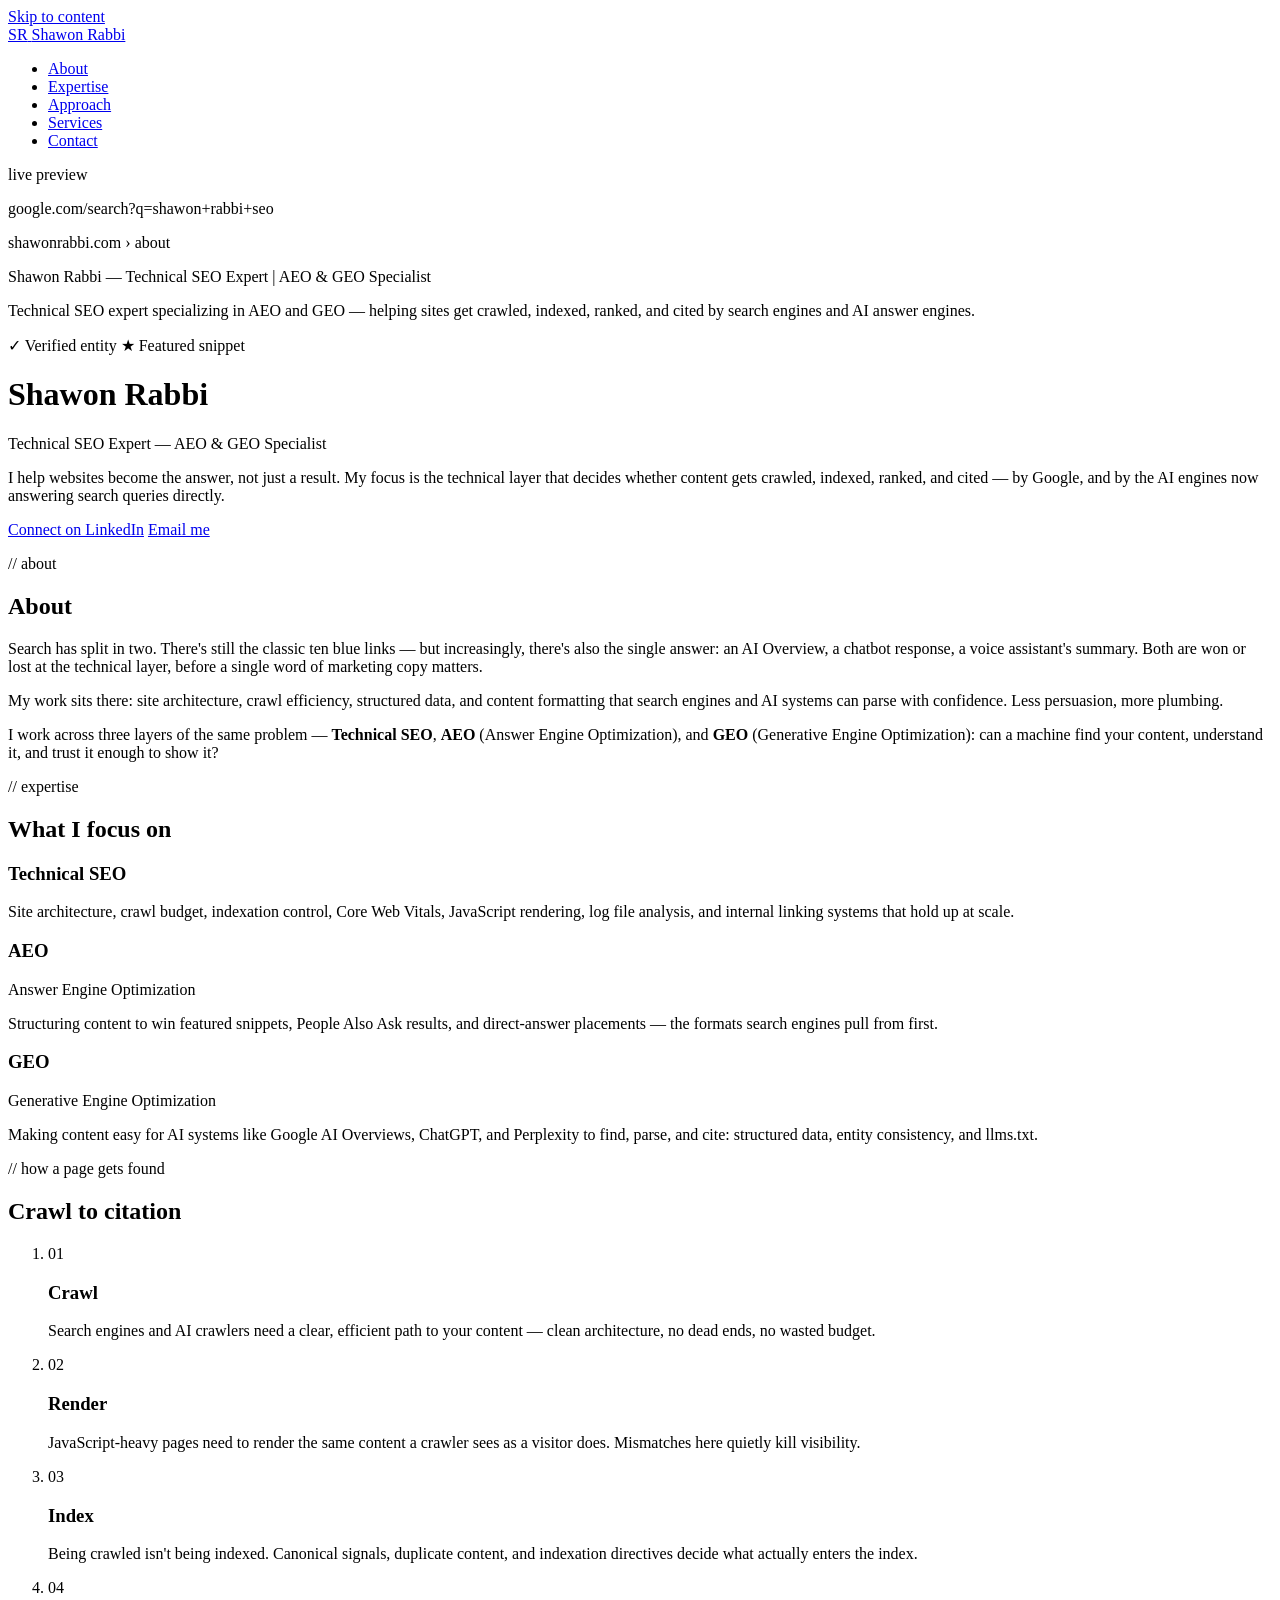
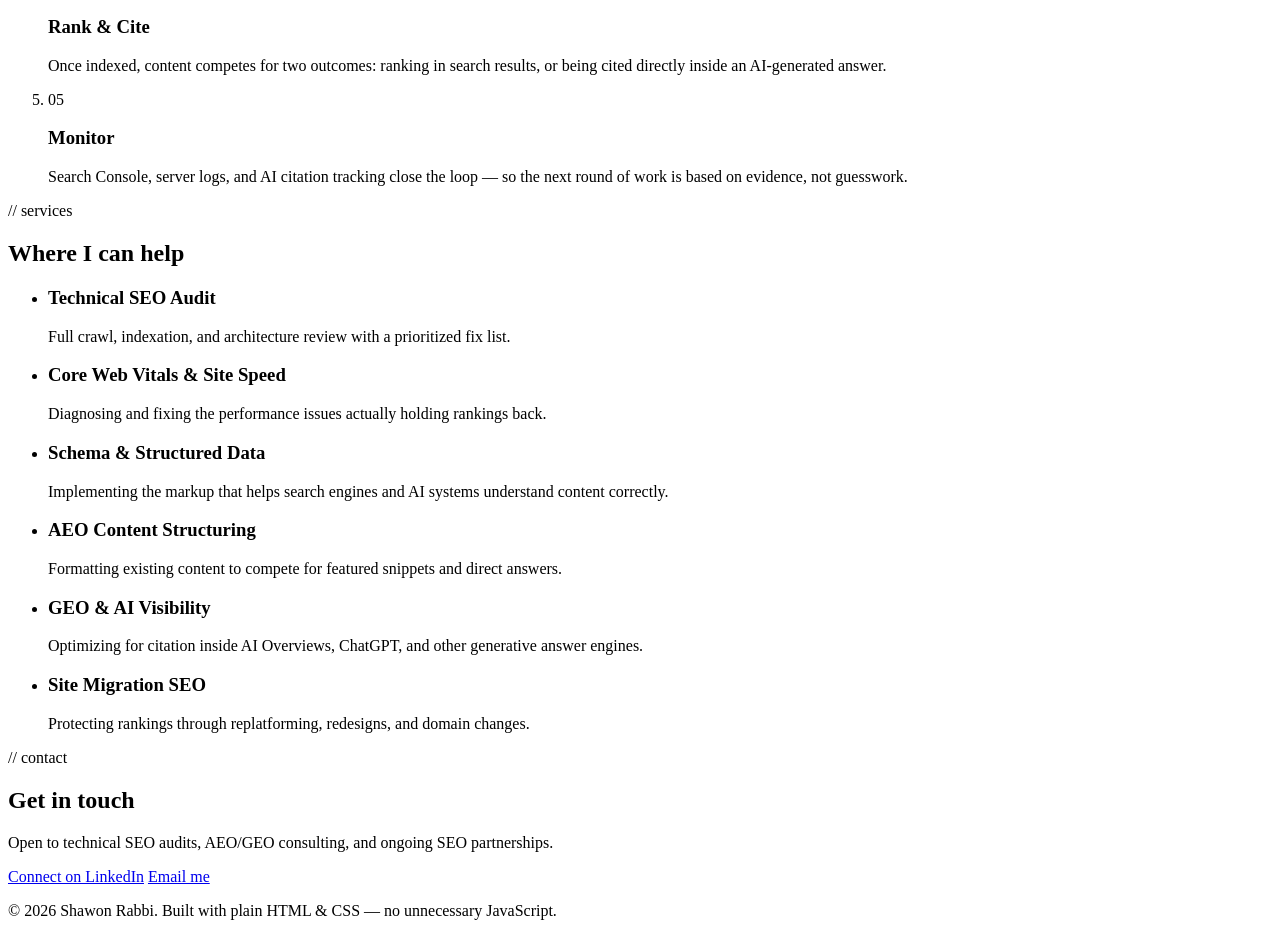
==== index.html @ 2dec6ab9 "Rename index (1).html to index.html" ====
<!DOCTYPE html>
<html lang="en">
<head>
<meta charset="UTF-8">
<meta name="viewport" content="width=device-width, initial-scale=1">
<title>Shawon Rabbi — Technical SEO Expert | AEO & GEO Specialist</title>
<meta name="description" content="Shawon Rabbi is a technical SEO expert specializing in AEO (Answer Engine Optimization) and GEO (Generative Engine Optimization) — helping sites get crawled, indexed, ranked, and cited by search engines and AI answer engines.">
<meta name="robots" content="index, follow">
<meta name="theme-color" content="#13171C">
<link rel="canonical" href="https://shawon-rabbi.github.io/">

<!-- Open Graph -->
<meta property="og:type" content="profile">
<meta property="og:title" content="Shawon Rabbi — Technical SEO Expert | AEO & GEO Specialist">
<meta property="og:description" content="Technical SEO expert specializing in AEO and GEO — helping sites get crawled, indexed, ranked, and cited by search engines and AI answer engines.">
<meta property="og:url" content="https://shawon-rabbi.github.io/">
<meta property="profile:first_name" content="Shawon">
<meta property="profile:last_name" content="Rabbi">

<!-- Twitter -->
<meta name="twitter:card" content="summary">
<meta name="twitter:title" content="Shawon Rabbi — Technical SEO Expert | AEO & GEO Specialist">
<meta name="twitter:description" content="Technical SEO expert specializing in AEO and GEO — helping sites get crawled, indexed, ranked, and cited by search engines and AI answer engines.">

<link rel="icon" href="data:image/svg+xml,%3Csvg xmlns='http://www.w3.org/2000/svg' viewBox='0 0 100 100'%3E%3Crect width='100' height='100' rx='20' fill='%2313171C'/%3E%3Ctext x='50' y='66' font-size='42' font-family='ui-monospace,Menlo,Consolas,monospace' fill='%23F6F5F1' text-anchor='middle'%3ESR%3C/text%3E%3C/svg%3E">

<link rel="stylesheet" href="styles.css">

<!-- Structured data: Person -->
<script type="application/ld+json">
{
  "@context": "https://schema.org",
  "@type": "Person",
  "name": "Shawon Rabbi",
  "jobTitle": "Technical SEO Expert",
  "description": "Technical SEO expert specializing in AEO (Answer Engine Optimization) and GEO (Generative Engine Optimization).",
  "url": "https://shawon-rabbi.github.io/",
  "sameAs": [
    "https://www.linkedin.com/in/shawon-rabbi-340435397"
  ],
  "knowsAbout": [
    "Technical SEO",
    "Answer Engine Optimization",
    "Generative Engine Optimization",
    "Schema Markup",
    "Core Web Vitals",
    "Site Architecture"
  ]
}
</script>
</head>
<body>

<a class="skip-link" href="#main">Skip to content</a>

<header class="site-header">
  <nav class="nav" aria-label="Primary">
    <a href="#top" class="brand">
      <span class="brand-mark" aria-hidden="true">SR</span>
      <span class="brand-name">Shawon Rabbi</span>
    </a>
    <ul class="nav-list">
      <li><a href="#about">About</a></li>
      <li><a href="#expertise">Expertise</a></li>
      <li><a href="#approach">Approach</a></li>
      <li><a href="#services">Services</a></li>
      <li><a href="#contact" class="nav-cta">Contact</a></li>
    </ul>
  </nav>
</header>

<main id="main">

  <header class="hero" id="top">
    <p class="eyebrow mono">live preview</p>

    <div class="serp" aria-hidden="true">
      <div class="serp-bar">
        <span class="dot"></span><span class="dot"></span><span class="dot"></span>
        <span class="serp-address mono"><span class="typing">google.com/search?q=shawon+rabbi+seo</span></span>
      </div>
      <div class="serp-result">
        <p class="serp-breadcrumb mono">shawonrabbi.com &rsaquo; about</p>
        <p class="serp-title">Shawon Rabbi — Technical SEO Expert | AEO &amp; GEO Specialist</p>
        <p class="serp-desc">Technical SEO expert specializing in AEO and GEO — helping sites get crawled, indexed, ranked, and cited by search engines and AI answer engines.</p>
        <div class="badges">
          <span class="badge badge-teal">&#10003; Verified entity</span>
          <span class="badge badge-amber">&#9733; Featured snippet</span>
        </div>
      </div>
    </div>

    <h1>Shawon Rabbi</h1>
    <p class="role mono">Technical SEO Expert &mdash; AEO &amp; GEO Specialist</p>
    <p class="lede">I help websites become the answer, not just a result. My focus is the technical layer that decides whether content gets crawled, indexed, ranked, and cited &mdash; by Google, and by the AI engines now answering search queries directly.</p>

    <div class="cta-row">
      <a class="btn btn-primary" href="https://www.linkedin.com/in/shawon-rabbi-340435397" target="_blank" rel="noopener noreferrer">Connect on LinkedIn</a>
      <a class="btn btn-secondary" href="mailto:shawonrabbi321@gmail.com">Email me</a>
    </div>
  </header>

  <section class="section" id="about">
    <div class="section-inner">
      <p class="eyebrow mono">// about</p>
      <h2>About</h2>
      <p>Search has split in two. There's still the classic ten blue links &mdash; but increasingly, there's also the single answer: an AI Overview, a chatbot response, a voice assistant's summary. Both are won or lost at the technical layer, before a single word of marketing copy matters.</p>
      <p>My work sits there: site architecture, crawl efficiency, structured data, and content formatting that search engines and AI systems can parse with confidence. Less persuasion, more plumbing.</p>
      <p>I work across three layers of the same problem &mdash; <strong>Technical SEO</strong>, <strong>AEO</strong> (Answer Engine Optimization), and <strong>GEO</strong> (Generative Engine Optimization): can a machine find your content, understand it, and trust it enough to show it?</p>
    </div>
  </section>

  <section class="section" id="expertise">
    <div class="section-inner">
      <p class="eyebrow mono">// expertise</p>
      <h2>What I focus on</h2>
      <div class="grid-3">
        <article class="card">
          <h3>Technical SEO</h3>
          <p>Site architecture, crawl budget, indexation control, Core Web Vitals, JavaScript rendering, log file analysis, and internal linking systems that hold up at scale.</p>
        </article>
        <article class="card">
          <h3>AEO</h3>
          <p class="card-sub mono">Answer Engine Optimization</p>
          <p>Structuring content to win featured snippets, People Also Ask results, and direct-answer placements &mdash; the formats search engines pull from first.</p>
        </article>
        <article class="card">
          <h3>GEO</h3>
          <p class="card-sub mono">Generative Engine Optimization</p>
          <p>Making content easy for AI systems like Google AI Overviews, ChatGPT, and Perplexity to find, parse, and cite: structured data, entity consistency, and llms.txt.</p>
        </article>
      </div>
    </div>
  </section>

  <section class="section" id="approach">
    <div class="section-inner">
      <p class="eyebrow mono">// how a page gets found</p>
      <h2>Crawl to citation</h2>
      <ol class="approach-list">
        <li class="approach-step">
          <span class="approach-num mono">01</span>
          <div>
            <h3>Crawl</h3>
            <p>Search engines and AI crawlers need a clear, efficient path to your content &mdash; clean architecture, no dead ends, no wasted budget.</p>
          </div>
        </li>
        <li class="approach-step">
          <span class="approach-num mono">02</span>
          <div>
            <h3>Render</h3>
            <p>JavaScript-heavy pages need to render the same content a crawler sees as a visitor does. Mismatches here quietly kill visibility.</p>
          </div>
        </li>
        <li class="approach-step">
          <span class="approach-num mono">03</span>
          <div>
            <h3>Index</h3>
            <p>Being crawled isn't being indexed. Canonical signals, duplicate content, and indexation directives decide what actually enters the index.</p>
          </div>
        </li>
        <li class="approach-step">
          <span class="approach-num mono">04</span>
          <div>
            <h3>Rank &amp; Cite</h3>
            <p>Once indexed, content competes for two outcomes: ranking in search results, or being cited directly inside an AI-generated answer.</p>
          </div>
        </li>
        <li class="approach-step">
          <span class="approach-num mono">05</span>
          <div>
            <h3>Monitor</h3>
            <p>Search Console, server logs, and AI citation tracking close the loop &mdash; so the next round of work is based on evidence, not guesswork.</p>
          </div>
        </li>
      </ol>
    </div>
  </section>

  <section class="section" id="services">
    <div class="section-inner">
      <p class="eyebrow mono">// services</p>
      <h2>Where I can help</h2>
      <ul class="services-list">
        <li class="service-item">
          <h3>Technical SEO Audit</h3>
          <p>Full crawl, indexation, and architecture review with a prioritized fix list.</p>
        </li>
        <li class="service-item">
          <h3>Core Web Vitals &amp; Site Speed</h3>
          <p>Diagnosing and fixing the performance issues actually holding rankings back.</p>
        </li>
        <li class="service-item">
          <h3>Schema &amp; Structured Data</h3>
          <p>Implementing the markup that helps search engines and AI systems understand content correctly.</p>
        </li>
        <li class="service-item">
          <h3>AEO Content Structuring</h3>
          <p>Formatting existing content to compete for featured snippets and direct answers.</p>
        </li>
        <li class="service-item">
          <h3>GEO &amp; AI Visibility</h3>
          <p>Optimizing for citation inside AI Overviews, ChatGPT, and other generative answer engines.</p>
        </li>
        <li class="service-item">
          <h3>Site Migration SEO</h3>
          <p>Protecting rankings through replatforming, redesigns, and domain changes.</p>
        </li>
      </ul>
    </div>
  </section>

  <section class="section section-contact" id="contact">
    <div class="section-inner">
      <p class="eyebrow mono">// contact</p>
      <h2>Get in touch</h2>
      <p class="lede">Open to technical SEO audits, AEO/GEO consulting, and ongoing SEO partnerships.</p>
      <div class="cta-row">
        <a class="btn btn-primary" href="https://www.linkedin.com/in/shawon-rabbi-340435397" target="_blank" rel="noopener noreferrer">Connect on LinkedIn</a>
        <a class="btn btn-secondary" href="mailto:shawonrabbi321@gmail.com">Email me</a>
      </div>
    </div>
  </section>

</main>

<footer class="site-footer">
  <p>&copy; 2026 Shawon Rabbi. Built with plain HTML &amp; CSS &mdash; no unnecessary JavaScript.</p>
</footer>

</body>
</html>
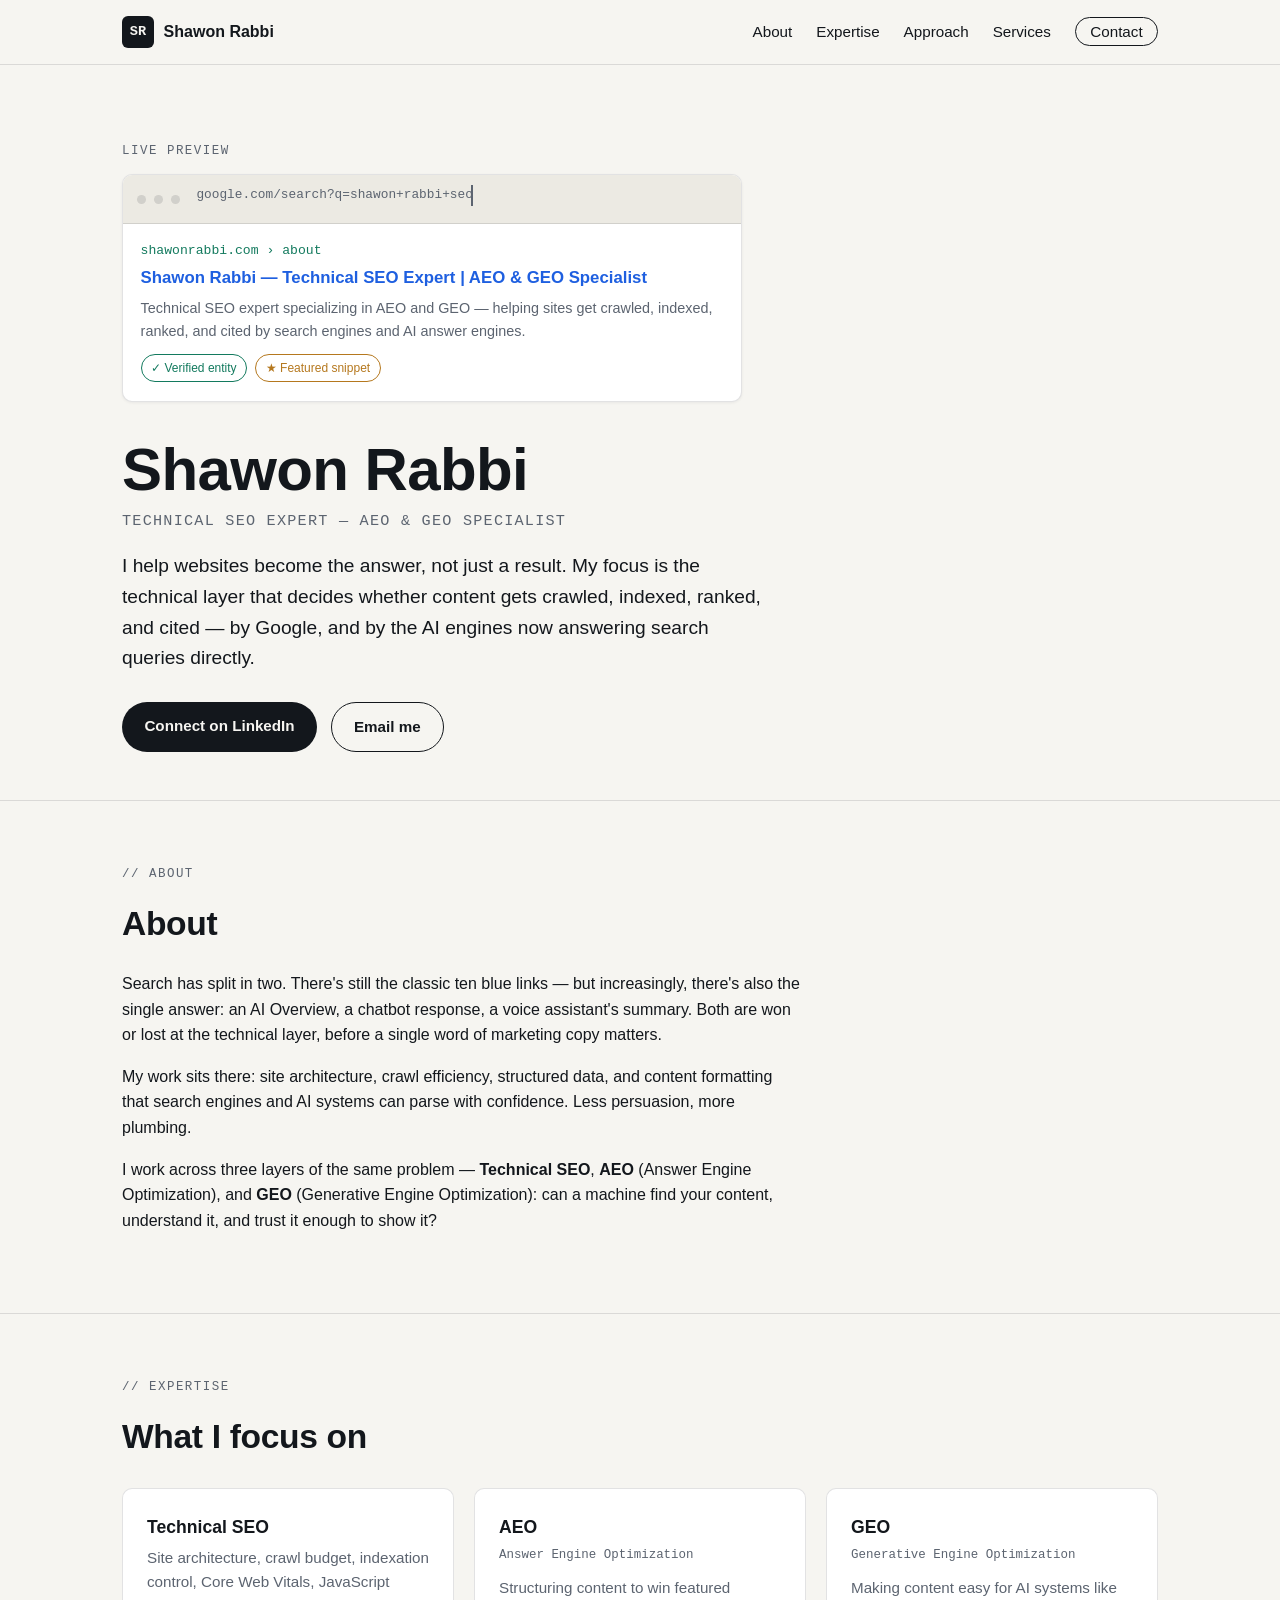
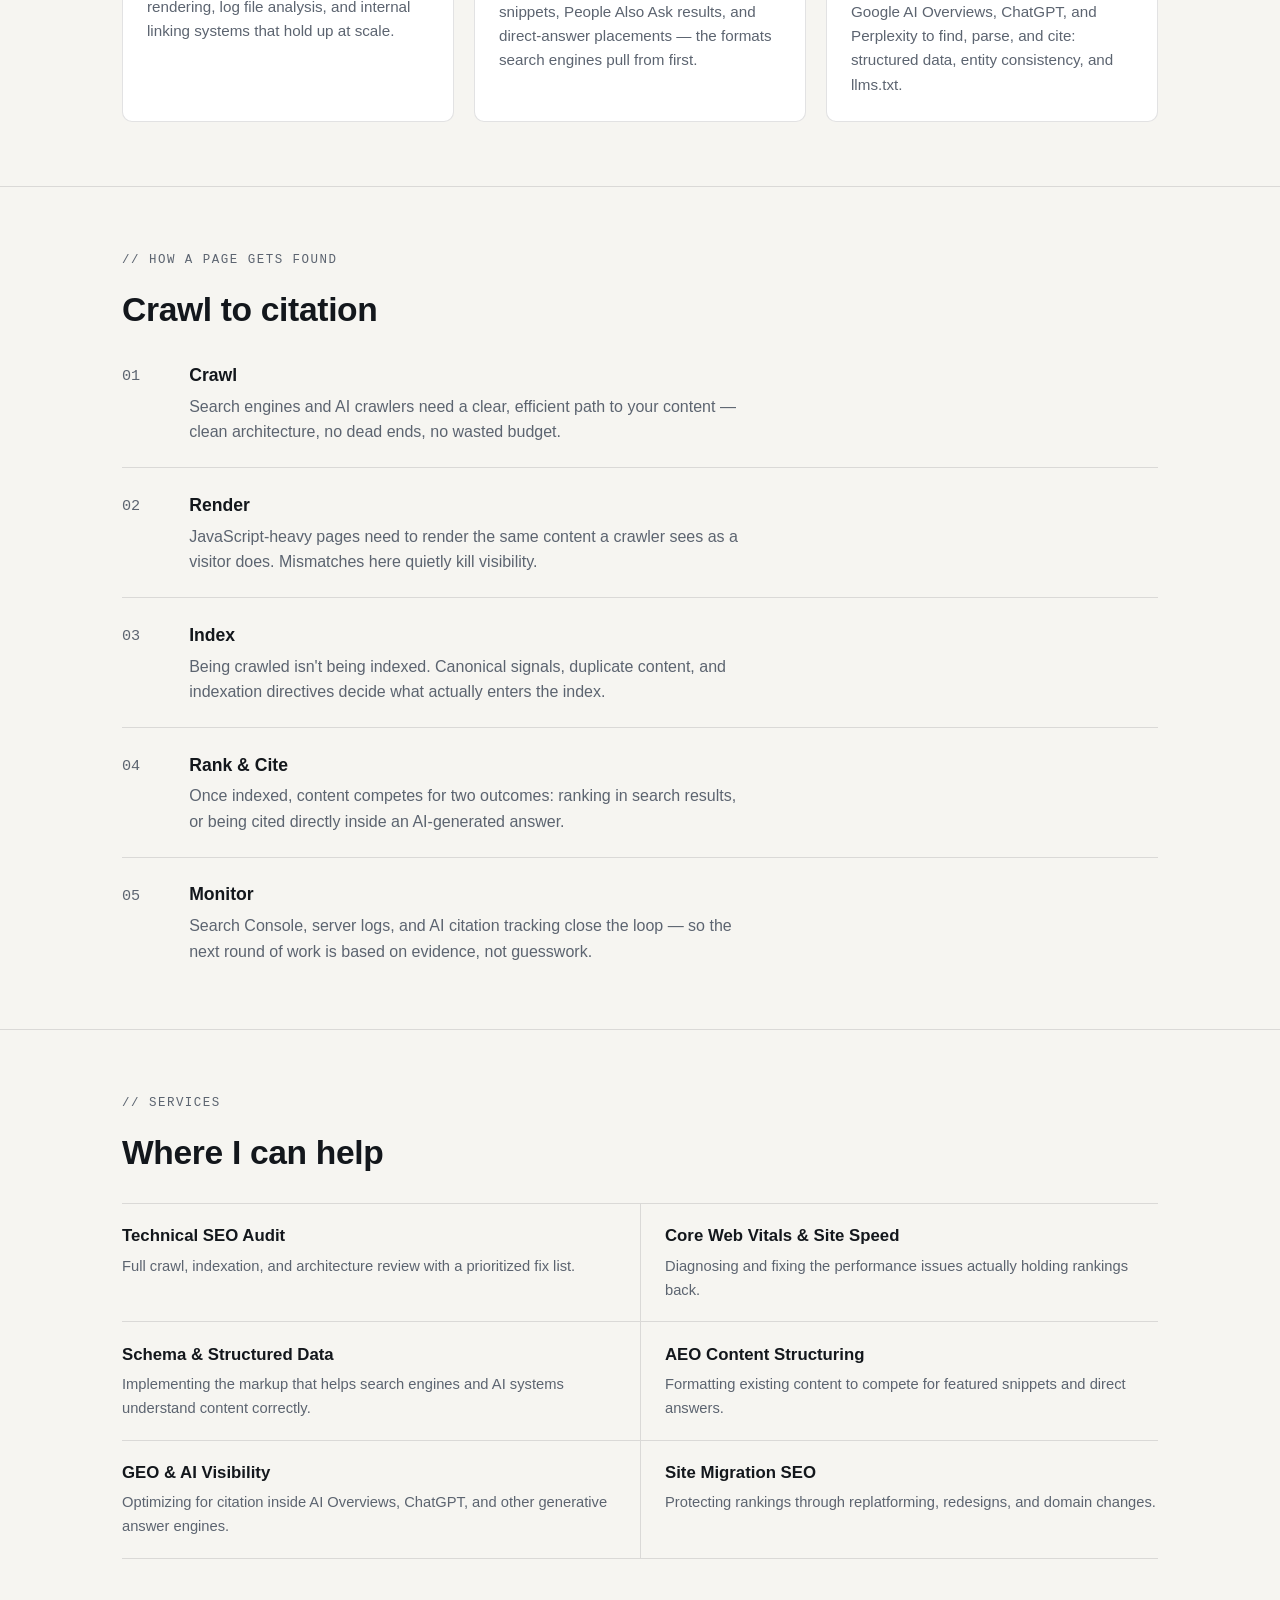
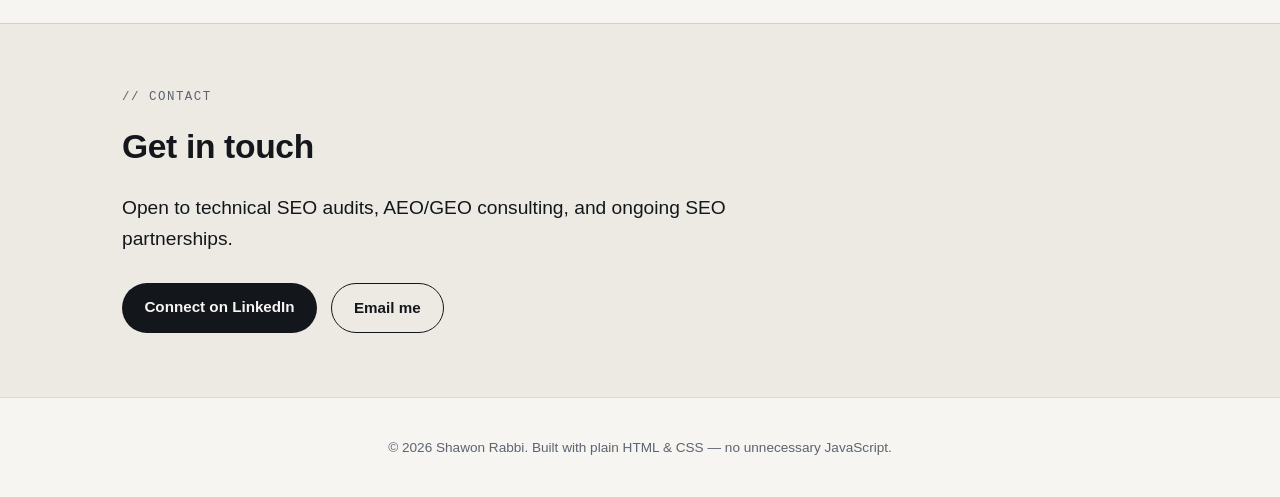
==== commit 66ff0eb0: "Update index.html" ====
--- a/index.html
+++ b/index.html
@@ -7,13 +7,13 @@
 <meta name="description" content="Shawon Rabbi is a technical SEO expert specializing in AEO (Answer Engine Optimization) and GEO (Generative Engine Optimization) — helping sites get crawled, indexed, ranked, and cited by search engines and AI answer engines.">
 <meta name="robots" content="index, follow">
 <meta name="theme-color" content="#13171C">
-<link rel="canonical" href="https://shawon-rabbi.github.io/">
+<link rel="canonical" href="https://shawonrabbi12.github.io/">
 
 <!-- Open Graph -->
 <meta property="og:type" content="profile">
 <meta property="og:title" content="Shawon Rabbi — Technical SEO Expert | AEO & GEO Specialist">
 <meta property="og:description" content="Technical SEO expert specializing in AEO and GEO — helping sites get crawled, indexed, ranked, and cited by search engines and AI answer engines.">
-<meta property="og:url" content="https://shawon-rabbi.github.io/">
+<meta property="og:url" content="https://shawonrabbi12.github.io/">
 <meta property="profile:first_name" content="Shawon">
 <meta property="profile:last_name" content="Rabbi">
 
@@ -34,7 +34,7 @@
   "name": "Shawon Rabbi",
   "jobTitle": "Technical SEO Expert",
   "description": "Technical SEO expert specializing in AEO (Answer Engine Optimization) and GEO (Generative Engine Optimization).",
-  "url": "https://shawon-rabbi.github.io/",
+  "url": "https://shawonrabbi12.github.io/",
   "sameAs": [
     "https://www.linkedin.com/in/shawon-rabbi-340435397"
   ],
--- a/styles.css
+++ b/styles.css
@@ -0,0 +1,354 @@
+/* ===================================================
+   Shawon Rabbi — Technical SEO / AEO / GEO personal site
+   Design tokens
+=================================================== */
+:root{
+  --ink: #13171C;
+  --paper: #F6F5F1;
+  --paper-dim: #ECEAE3;
+  --index-blue: #1E5FE0;
+  --ranked-teal: #137A5E;
+  --signal-amber: #B5781E;
+  --slate: #5C6470;
+  --line: rgba(19,23,28,0.12);
+  --radius: 10px;
+  --max: 1100px;
+
+  --font-body: -apple-system, BlinkMacSystemFont, "Segoe UI", Roboto, Helvetica, Arial, sans-serif;
+  --font-mono: ui-monospace, "SF Mono", "Cascadia Code", "Roboto Mono", Menlo, Consolas, monospace;
+}
+
+*{ box-sizing: border-box; }
+html{ scroll-behavior: smooth; }
+@media (prefers-reduced-motion: reduce){
+  html{ scroll-behavior: auto; }
+  *{ animation-duration: 0.001ms !important; animation-iteration-count: 1 !important; transition-duration: 0.001ms !important; }
+}
+
+body{
+  margin: 0;
+  background: var(--paper);
+  color: var(--ink);
+  font-family: var(--font-body);
+  line-height: 1.6;
+  -webkit-font-smoothing: antialiased;
+}
+
+img{ max-width: 100%; display: block; }
+
+a{ color: var(--index-blue); text-decoration: none; }
+a:hover{ text-decoration: underline; }
+
+:focus-visible{
+  outline: 2px solid var(--index-blue);
+  outline-offset: 3px;
+}
+
+.mono{ font-family: var(--font-mono); }
+
+.skip-link{
+  position: absolute;
+  left: -9999px;
+  top: 0;
+  background: var(--ink);
+  color: var(--paper);
+  padding: 0.6rem 1rem;
+  z-index: 100;
+}
+.skip-link:focus{ left: 1rem; top: 1rem; }
+
+/* ===================================================
+   Header / nav
+=================================================== */
+.site-header{
+  border-bottom: 1px solid var(--line);
+  background: var(--paper);
+}
+.nav{
+  max-width: var(--max);
+  margin: 0 auto;
+  padding: 1rem clamp(1rem, 4vw, 2rem);
+  display: flex;
+  align-items: center;
+  justify-content: space-between;
+  flex-wrap: wrap;
+  gap: 0.75rem;
+}
+.brand{
+  display: inline-flex;
+  align-items: center;
+  gap: 0.6rem;
+  color: var(--ink);
+}
+.brand:hover{ text-decoration: none; }
+.brand-mark{
+  display: inline-flex;
+  align-items: center;
+  justify-content: center;
+  width: 2rem;
+  height: 2rem;
+  border-radius: 6px;
+  background: var(--ink);
+  color: var(--paper);
+  font-family: var(--font-mono);
+  font-size: 0.85rem;
+  font-weight: 700;
+}
+.brand-name{ font-weight: 600; }
+
+.nav-list{
+  display: flex;
+  flex-wrap: wrap;
+  gap: clamp(0.75rem, 2vw, 1.5rem);
+  list-style: none;
+  margin: 0;
+  padding: 0;
+  font-size: 0.95rem;
+}
+.nav-list a{ color: var(--ink); }
+.nav-cta{
+  border: 1px solid var(--ink);
+  border-radius: 999px;
+  padding: 0.3rem 0.9rem;
+}
+.nav-cta:hover{ background: var(--ink); color: var(--paper); text-decoration: none; }
+
+/* ===================================================
+   Hero
+=================================================== */
+.hero{
+  max-width: var(--max);
+  margin: 0 auto;
+  padding: clamp(2.5rem, 6vw, 5rem) clamp(1rem, 4vw, 2rem) clamp(2rem, 5vw, 3rem);
+  display: flex;
+  flex-direction: column;
+  align-items: flex-start;
+}
+
+.eyebrow{
+  text-transform: uppercase;
+  letter-spacing: 0.12em;
+  font-size: 0.78rem;
+  color: var(--slate);
+  margin: 0 0 0.75rem;
+}
+
+.serp{
+  width: 100%;
+  max-width: 620px;
+  background: #fff;
+  border: 1px solid var(--line);
+  border-radius: var(--radius);
+  box-shadow: 0 1px 3px rgba(19,23,28,0.06);
+  overflow: hidden;
+  margin-bottom: 2.25rem;
+}
+.serp-bar{
+  display: flex;
+  align-items: center;
+  gap: 0.5rem;
+  padding: 0.65rem 0.9rem;
+  background: var(--paper-dim);
+  border-bottom: 1px solid var(--line);
+}
+.dot{
+  width: 9px;
+  height: 9px;
+  border-radius: 50%;
+  background: var(--line);
+  flex-shrink: 0;
+}
+.serp-address{
+  margin-left: 0.5rem;
+  font-size: 0.8rem;
+  color: var(--slate);
+  white-space: nowrap;
+  overflow: hidden;
+}
+.typing{
+  display: inline-block;
+  width: 36ch;
+  max-width: 100%;
+  overflow: hidden;
+  white-space: nowrap;
+  border-right: 2px solid var(--slate);
+  animation:
+    type 2.4s steps(36, end) 0.3s 1 normal both,
+    caret 0.8s step-end infinite;
+}
+@keyframes type{
+  from{ width: 0; }
+  to{ width: 36ch; }
+}
+@keyframes caret{
+  50%{ border-color: transparent; }
+}
+
+.serp-result{ padding: 1rem 1.1rem 1.2rem; }
+.serp-breadcrumb{
+  color: var(--ranked-teal);
+  font-size: 0.82rem;
+  margin: 0 0 0.2rem;
+}
+.serp-title{
+  color: var(--index-blue);
+  font-size: 1.05rem;
+  font-weight: 600;
+  margin: 0 0 0.35rem;
+}
+.serp-desc{
+  color: var(--slate);
+  font-size: 0.9rem;
+  margin: 0 0 0.7rem;
+}
+.badges{ display: flex; flex-wrap: wrap; gap: 0.5rem; }
+.badge{
+  font-size: 0.75rem;
+  border-radius: 999px;
+  padding: 0.2rem 0.6rem;
+  border: 1px solid currentColor;
+}
+.badge-teal{ color: var(--ranked-teal); }
+.badge-amber{ color: var(--signal-amber); }
+
+h1{
+  font-size: clamp(2.25rem, 5.5vw, 3.75rem);
+  line-height: 1.05;
+  margin: 0 0 0.5rem;
+  letter-spacing: -0.01em;
+}
+.role{
+  font-size: 0.95rem;
+  text-transform: uppercase;
+  letter-spacing: 0.08em;
+  color: var(--slate);
+  margin: 0 0 1.1rem;
+}
+.lede{
+  font-size: clamp(1.05rem, 1.6vw, 1.2rem);
+  color: var(--ink);
+  max-width: 640px;
+  margin: 0 0 1.75rem;
+}
+
+.cta-row{ display: flex; flex-wrap: wrap; gap: 0.85rem; }
+.btn{
+  display: inline-block;
+  padding: 0.75rem 1.4rem;
+  border-radius: 999px;
+  font-weight: 600;
+  font-size: 0.95rem;
+}
+.btn:hover{ text-decoration: none; }
+.btn-primary{
+  background: var(--ink);
+  color: var(--paper);
+}
+.btn-primary:hover{ background: #000; }
+.btn-secondary{
+  background: transparent;
+  color: var(--ink);
+  border: 1px solid var(--ink);
+}
+.btn-secondary:hover{ background: var(--paper-dim); }
+
+/* ===================================================
+   Sections
+=================================================== */
+.section{
+  border-top: 1px solid var(--line);
+}
+.section-inner{
+  max-width: var(--max);
+  margin: 0 auto;
+  padding: clamp(2.5rem, 6vw, 4rem) clamp(1rem, 4vw, 2rem);
+}
+h2{
+  font-size: clamp(1.6rem, 3vw, 2.1rem);
+  margin: 0 0 1.25rem;
+  letter-spacing: -0.01em;
+}
+.section-inner p{ max-width: 680px; }
+.section-inner > p.lede{ max-width: 680px; }
+
+.grid-3{
+  display: grid;
+  grid-template-columns: repeat(3, 1fr);
+  gap: 1.25rem;
+  margin-top: 1.5rem;
+}
+.card{
+  border: 1px solid var(--line);
+  border-radius: var(--radius);
+  padding: 1.5rem;
+  background: #fff;
+}
+.card h3{ margin: 0 0 0.3rem; font-size: 1.1rem; }
+.card-sub{ color: var(--slate); font-size: 0.78rem; margin: 0 0 0.6rem; }
+.card p:not(.card-sub){ margin: 0; color: var(--slate); font-size: 0.95rem; }
+
+.approach-list{
+  list-style: none;
+  margin: 1.5rem 0 0;
+  padding: 0;
+  display: flex;
+  flex-direction: column;
+  gap: 1.4rem;
+}
+.approach-step{
+  display: grid;
+  grid-template-columns: 3.2rem 1fr;
+  gap: 1rem;
+  padding-bottom: 1.4rem;
+  border-bottom: 1px solid var(--line);
+}
+.approach-step:last-child{ border-bottom: none; padding-bottom: 0; }
+.approach-num{
+  color: var(--slate);
+  font-size: 0.95rem;
+  padding-top: 0.2rem;
+}
+.approach-step h3{ margin: 0 0 0.3rem; font-size: 1.1rem; }
+.approach-step p{ margin: 0; color: var(--slate); max-width: 560px; }
+
+.services-list{
+  list-style: none;
+  margin: 1.5rem 0 0;
+  padding: 0;
+  display: grid;
+  grid-template-columns: repeat(2, 1fr);
+  gap: 0;
+  border-top: 1px solid var(--line);
+}
+.service-item{
+  padding: 1.2rem 0;
+  border-bottom: 1px solid var(--line);
+}
+.service-item:nth-child(odd){ padding-right: 1.5rem; }
+.service-item:nth-child(even){ padding-left: 1.5rem; border-left: 1px solid var(--line); }
+.service-item h3{ margin: 0 0 0.3rem; font-size: 1.05rem; }
+.service-item p{ margin: 0; color: var(--slate); font-size: 0.92rem; }
+
+.section-contact{ background: var(--paper-dim); }
+
+/* ===================================================
+   Footer
+=================================================== */
+.site-footer{
+  border-top: 1px solid var(--line);
+  text-align: center;
+  padding: 1.6rem 1rem;
+  color: var(--slate);
+  font-size: 0.85rem;
+}
+
+/* ===================================================
+   Responsive
+=================================================== */
+@media (max-width: 760px){
+  .grid-3{ grid-template-columns: 1fr; }
+  .services-list{ grid-template-columns: 1fr; }
+  .service-item:nth-child(even){ padding-left: 0; border-left: none; }
+  .service-item:nth-child(odd){ padding-right: 0; }
+  .approach-step{ grid-template-columns: 2.4rem 1fr; }
+}
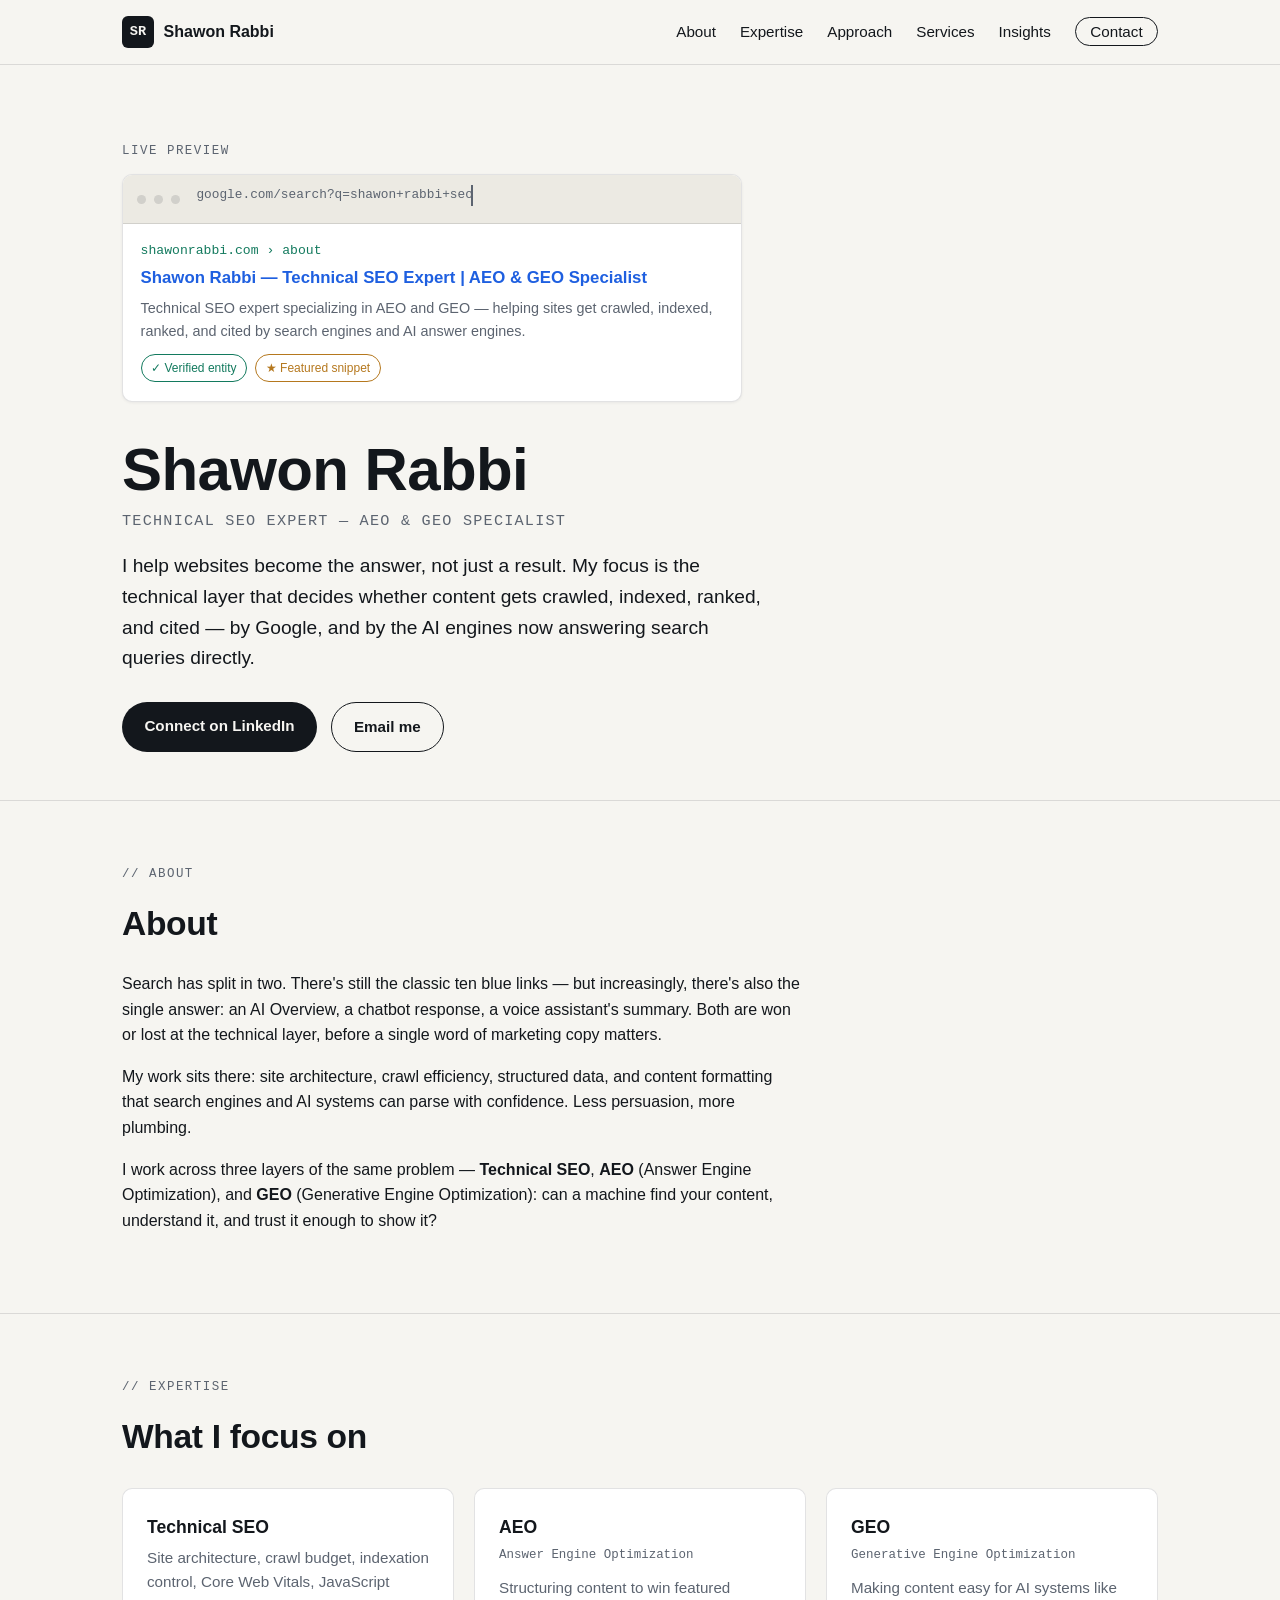
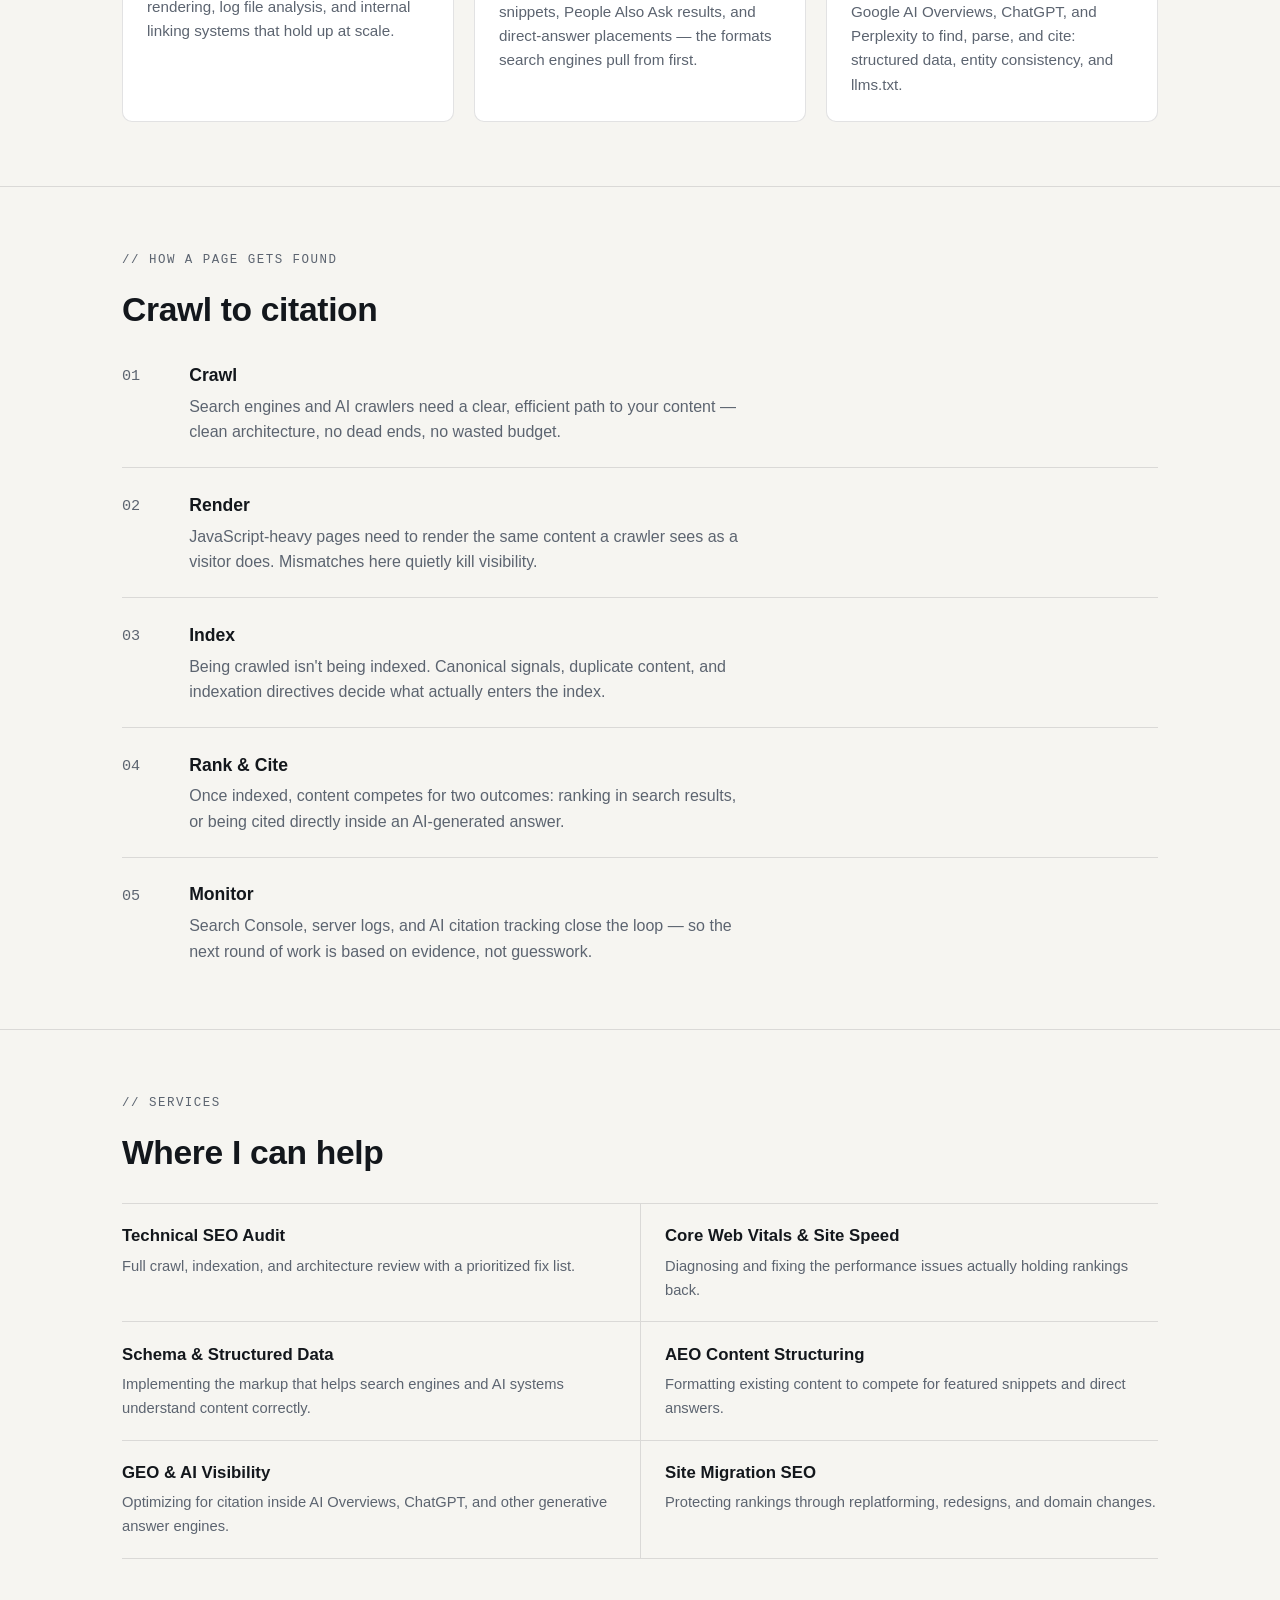
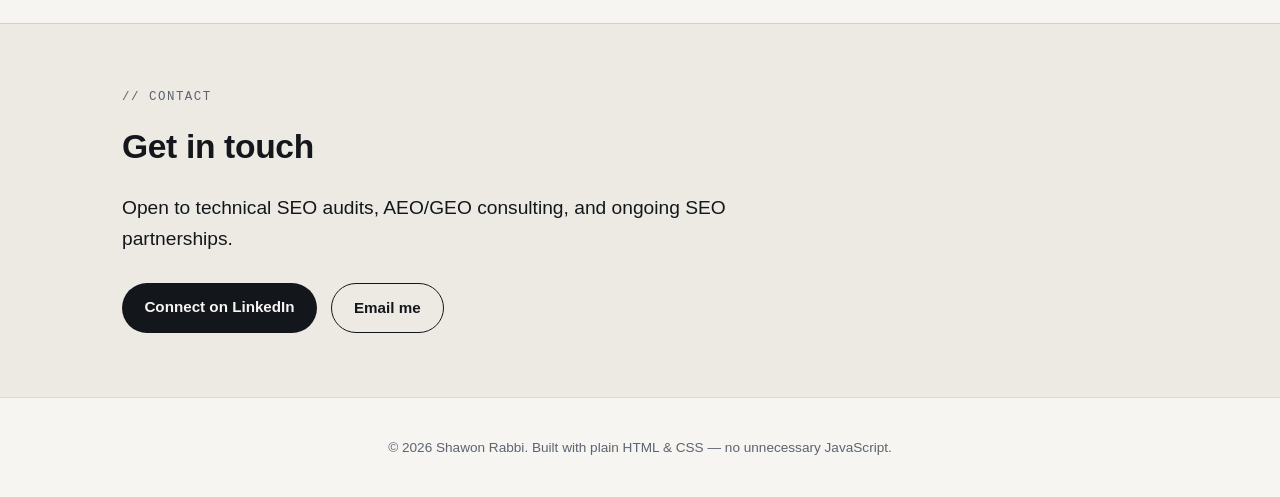
==== commit eac5a74c: "Rename index (3).html to index.html" ====
--- a/index.html
+++ b/index.html
@@ -64,6 +64,7 @@
       <li><a href="#expertise">Expertise</a></li>
       <li><a href="#approach">Approach</a></li>
       <li><a href="#services">Services</a></li>
+      <li><a href="insights.html">Insights</a></li>
       <li><a href="#contact" class="nav-cta">Contact</a></li>
     </ul>
   </nav>
